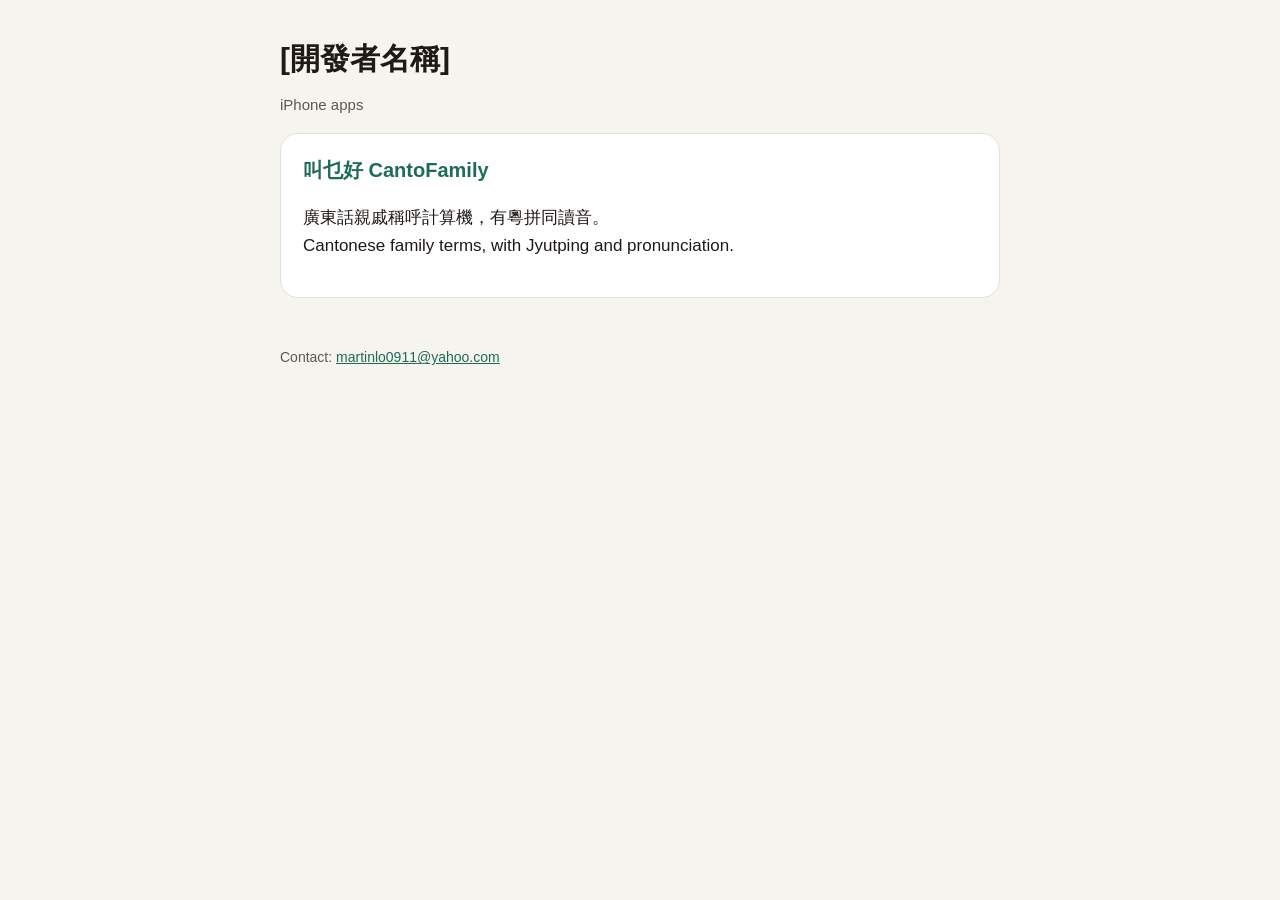
==== index.html @ 3890ab2a "Add files via upload" ====
<!doctype html>
<html lang="zh-HK">
<head>
<meta charset="utf-8">
<meta name="viewport" content="width=device-width, initial-scale=1">
<title>[開發者名稱] — Apps</title>
<link rel="stylesheet" href="style.css">
</head>
<body>
<main>
  <h1>[開發者名稱]</h1>
  <p class="muted">iPhone apps</p>

  <div class="card">
    <a class="title" href="cantofamily/">叫乜好 CantoFamily</a>
    <p>廣東話親戚稱呼計算機，有粵拼同讀音。<br>Cantonese family terms, with Jyutping and pronunciation.</p>
  </div>

  <footer>Contact: <a href="mailto:martinlo0911@yahoo.com">martinlo0911@yahoo.com</a></footer>
</main>
</body>
</html>
---- style.css ----
/* Shared look for every app's pages (14/Oct/2026). */
:root {
  --ink: #1F1A17;
  --muted: #5E5751;
  --bg: #F6F4EF;
  --card: #FFFFFF;
  --line: #E6E1D8;
  --accent: #1E6B5A;
}
@media (prefers-color-scheme: dark) {
  :root {
    --ink: #EDEAE5;
    --muted: #A9A29A;
    --bg: #141714;
    --card: #1E221F;
    --line: #2E3430;
    --accent: #5BBFA4;
  }
}
* { box-sizing: border-box; }
body {
  margin: 0;
  background: var(--bg);
  color: var(--ink);
  font: 17px/1.65 -apple-system, BlinkMacSystemFont, "PingFang HK", "Noto Sans HK", "Helvetica Neue", sans-serif;
}
main { max-width: 760px; margin: 0 auto; padding: 40px 20px 64px; }
h1 { font-size: 30px; line-height: 1.25; margin: 0 0 6px; }
h2 { font-size: 21px; margin: 36px 0 8px; }
h3 { font-size: 17px; margin: 24px 0 4px; }
p, li { color: var(--ink); }
.muted { color: var(--muted); font-size: 15px; }
a { color: var(--accent); }
.card {
  background: var(--card);
  border: 1px solid var(--line);
  border-radius: 18px;
  padding: 20px 22px;
  margin: 16px 0;
}
.card a.title { font-size: 20px; font-weight: 700; text-decoration: none; }
.lang { display: flex; gap: 14px; margin: 18px 0 8px; font-size: 15px; }
hr { border: none; border-top: 1px solid var(--line); margin: 40px 0; }
footer { margin-top: 48px; font-size: 14px; color: var(--muted); }
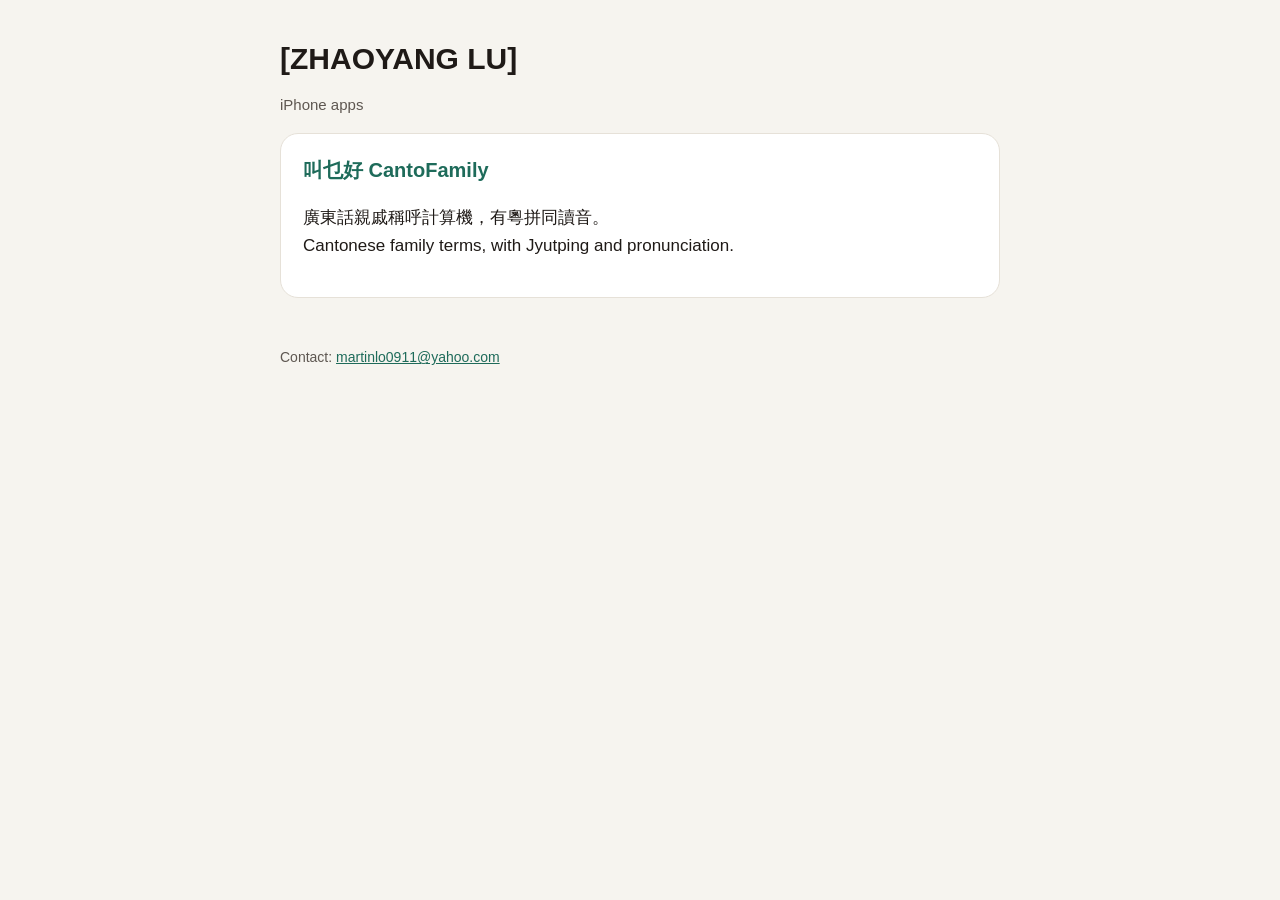
==== commit 06c225a2: "Update index.html" ====
--- a/index.html
+++ b/index.html
@@ -3,12 +3,12 @@
 <head>
 <meta charset="utf-8">
 <meta name="viewport" content="width=device-width, initial-scale=1">
-<title>[開發者名稱] — Apps</title>
+<title>[ZHAOYANG LU] — Apps</title>
 <link rel="stylesheet" href="style.css">
 </head>
 <body>
 <main>
-  <h1>[開發者名稱]</h1>
+  <h1>[ZHAOYANG LU]</h1>
   <p class="muted">iPhone apps</p>
 
   <div class="card">
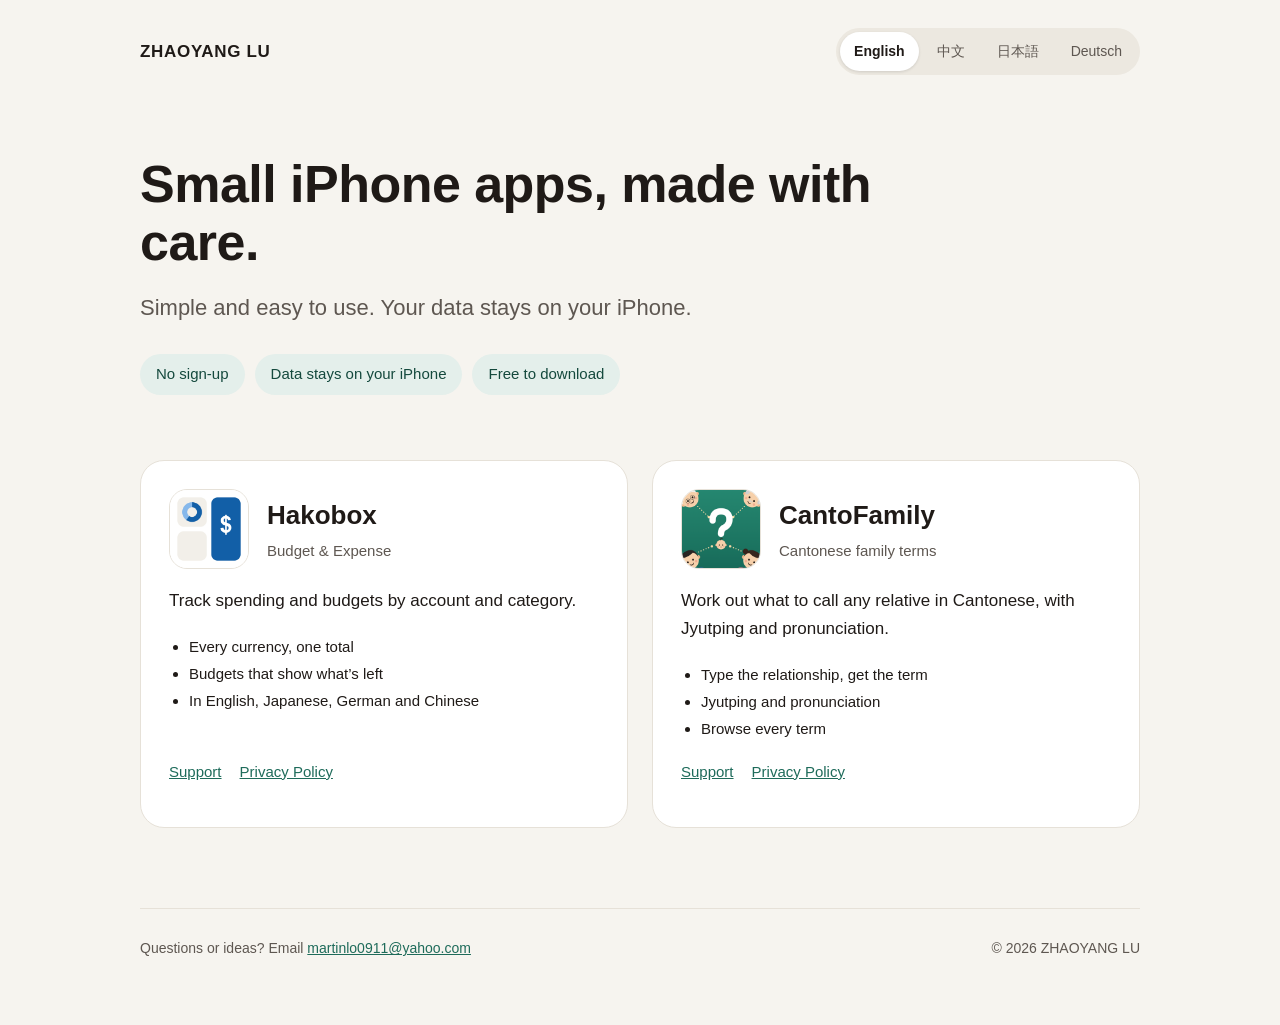
==== commit 6b26808e: "Add files via upload" ====
--- a/index.html
+++ b/index.html
@@ -1,22 +1,184 @@
 <!doctype html>
-<html lang="zh-HK">
+<html lang="en">
 <head>
 <meta charset="utf-8">
 <meta name="viewport" content="width=device-width, initial-scale=1">
-<title>[ZHAOYANG LU] — Apps</title>
+<title>ZHAOYANG LU — iPhone apps</title>
+<meta name="description" content="Small iPhone apps, made with care: Hakobox and CantoFamily.">
 <link rel="stylesheet" href="style.css">
+<style>
+/* Homepage only (06/Nov/2026, design A). Support pages keep style.css alone. */
+:root { --chip: #E4EFEB; --chip-ink: #14493D; --switch: #ECE8E0; --switch-on: #FFFFFF; }
+@media (prefers-color-scheme: dark) {
+  :root { --chip: #1F3530; --chip-ink: #A9E3D2; --switch: #262B27; --switch-on: #3A413C; }
+}
+main.home { max-width: 1040px; padding-top: 28px; }
+.top { display: flex; justify-content: space-between; align-items: center; gap: 16px; flex-wrap: wrap; }
+.brand { font-weight: 700; font-size: 17px; letter-spacing: 0.04em; }
+.langs { display: flex; flex-wrap: wrap; gap: 4px; background: var(--switch); border-radius: 999px; padding: 4px; }
+.langs button {
+  border: none; border-radius: 999px; padding: 8px 14px; min-height: 36px;
+  font: inherit; font-size: 14px; color: var(--muted); background: transparent; cursor: pointer;
+}
+.langs button[aria-pressed="true"] { background: var(--switch-on); color: var(--ink); font-weight: 700; box-shadow: 0 1px 3px rgba(0,0,0,0.12); }
+.hero { padding: 80px 0 48px; max-width: 760px; }
+.hero h1 { font-size: clamp(34px, 6vw, 52px); line-height: 1.12; letter-spacing: -0.01em; margin: 0; }
+.hero p { font-size: clamp(18px, 2.4vw, 22px); color: var(--muted); margin: 18px 0 0; }
+.chips { display: flex; flex-wrap: wrap; gap: 10px; margin-top: 28px; padding: 0; list-style: none; }
+.chips li { background: var(--chip); color: var(--chip-ink); border-radius: 999px; padding: 8px 16px; font-size: 15px; }
+.apps { display: grid; grid-template-columns: repeat(auto-fit, minmax(300px, 1fr)); gap: 24px; }
+.app { background: var(--card); border: 1px solid var(--line); border-radius: 24px; padding: 28px; display: flex; flex-direction: column; gap: 18px; }
+.app-head { display: flex; gap: 18px; align-items: center; }
+.app-head img { width: 80px; height: 80px; border-radius: 18px; border: 1px solid var(--line); }
+.app h2 { margin: 0; font-size: 26px; }
+.app h2 a { color: var(--ink); text-decoration: none; }
+.app .kind { margin: 2px 0 0; color: var(--muted); font-size: 15px; }
+.app .desc { margin: 0; }
+.app ul { margin: 0; padding-left: 20px; font-size: 15px; line-height: 1.8; }
+.app .links { display: flex; gap: 18px; flex-wrap: wrap; margin-top: auto; font-size: 15px; }
+.foot { margin-top: 80px; padding-top: 28px; border-top: 1px solid var(--line); display: flex; justify-content: space-between; flex-wrap: wrap; gap: 12px; }
+</style>
 </head>
 <body>
-<main>
-  <h1>[ZHAOYANG LU]</h1>
-  <p class="muted">iPhone apps</p>
+<main class="home">
 
-  <div class="card">
-    <a class="title" href="cantofamily/">叫乜好 CantoFamily</a>
-    <p>廣東話親戚稱呼計算機，有粵拼同讀音。<br>Cantonese family terms, with Jyutping and pronunciation.</p>
-  </div>
+  <header class="top">
+    <div class="brand">ZHAOYANG LU</div>
+    <nav class="langs" aria-label="Language">
+      <button type="button" data-lang="en" lang="en">English</button>
+      <button type="button" data-lang="zh" lang="zh-HK">中文</button>
+      <button type="button" data-lang="ja" lang="ja">日本語</button>
+      <button type="button" data-lang="de" lang="de">Deutsch</button>
+    </nav>
+  </header>
 
-  <footer>Contact: <a href="mailto:martinlo0911@yahoo.com">martinlo0911@yahoo.com</a></footer>
+  <section class="hero">
+    <h1 data-t="h1">Small iPhone apps, made with care.</h1>
+    <p data-t="sub">Simple and easy to use. Your data stays on your iPhone.</p>
+    <ul class="chips">
+      <li data-t="chip1">No sign-up</li>
+      <li data-t="chip2">Data stays on your iPhone</li>
+      <li data-t="chip3">Free to download</li>
+    </ul>
+  </section>
+
+  <section class="apps">
+    <article class="app">
+      <div class="app-head">
+        <img src="images/hakobox.png" alt="">
+        <div>
+          <h2><a href="hakobox/">Hakobox</a></h2>
+          <p class="kind" data-t="hakoKind">Budget &amp; Expense</p>
+        </div>
+      </div>
+      <p class="desc" data-t="hakoDesc">Track spending and budgets by account and category.</p>
+      <ul>
+        <li data-t="hako1">Every currency, one total</li>
+        <li data-t="hako2">Budgets that show what’s left</li>
+        <li data-t="hako3">In English, Japanese, German and Chinese</li>
+      </ul>
+      <p class="links">
+        <a href="hakobox/" data-t="support">Support</a>
+        <a href="hakobox/privacy.html" data-t="privacy">Privacy Policy</a>
+      </p>
+    </article>
+
+    <article class="app">
+      <div class="app-head">
+        <img src="images/cantofamily.png" alt="">
+        <div>
+          <h2><a href="cantofamily/" data-t="cantoName">CantoFamily</a></h2>
+          <p class="kind" data-t="cantoKind">Cantonese family terms</p>
+        </div>
+      </div>
+      <p class="desc" data-t="cantoDesc">Work out what to call any relative in Cantonese, with Jyutping and pronunciation.</p>
+      <ul>
+        <li data-t="canto1">Type the relationship, get the term</li>
+        <li data-t="canto2">Jyutping and pronunciation</li>
+        <li data-t="canto3">Browse every term</li>
+      </ul>
+      <p class="links">
+        <a href="cantofamily/" data-t="support">Support</a>
+        <a href="cantofamily/privacy.html" data-t="privacy">Privacy Policy</a>
+      </p>
+    </article>
+  </section>
+
+  <footer class="foot">
+    <span><span data-t="ask">Questions or ideas? Email</span> <a href="mailto:martinlo0911@yahoo.com">martinlo0911@yahoo.com</a></span>
+    <span>© 2026 ZHAOYANG LU</span>
+  </footer>
+
 </main>
+
+<script>
+// Language: the visitor's own pick, else their phone / computer language, else English (06/Nov/2026).
+// English is written in the page itself, so it also shows without JavaScript.
+var TEXT = {
+  zh: {
+    h1: '用心製作的 iPhone App', sub: '簡單易用，資料留在你的 iPhone。',
+    chip1: '毋須註冊', chip2: '資料留在 iPhone', chip3: '免費下載',
+    support: '支援', privacy: '私隱政策', ask: '有問題或建議？歡迎電郵：',
+    hakoKind: '記賬及預算', hakoDesc: '按戶口及分類記錄收支和預算。',
+    hako1: '多種貨幣，自動換算總額', hako2: '每月預算，一眼看到剩餘', hako3: '支援中文、English、日本語、Deutsch',
+    cantoName: '叫乜好', cantoKind: '廣東話親戚稱呼', cantoDesc: '廣東話親戚稱呼計算機，附粵拼及讀音。',
+    canto1: '輸入關係，即知稱呼', canto2: '粵拼及讀音', canto3: '瀏覽所有稱呼'
+  },
+  ja: {
+    h1: 'ていねいに作った、小さな iPhone アプリ。', sub: 'シンプルで使いやすく、データはあなたの iPhone に保存されます。',
+    chip1: '登録不要', chip2: 'データは iPhone に保存', chip3: '無料ダウンロード',
+    support: 'サポート', privacy: 'プライバシーポリシー', ask: 'ご質問・ご意見はメールで：',
+    hakoKind: '家計簿・予算', hakoDesc: '口座とカテゴリごとに、支出と予算を記録。',
+    hako1: 'すべての通貨を、ひとつの合計に', hako2: '予算の残りがひと目でわかる', hako3: '日本語・英語・ドイツ語・中国語に対応',
+    cantoName: 'CantoFamily', cantoKind: '広東語の親族呼称', cantoDesc: '親戚の呼び方を広東語で調べられます。粤拼（ジュッピン）と発音つき。',
+    canto1: '関係を入力するだけで呼び方がわかる', canto2: '粤拼と発音', canto3: 'すべての呼称を一覧表示'
+  },
+  de: {
+    h1: 'Kleine iPhone-Apps, mit Sorgfalt gemacht.', sub: 'Einfach zu bedienen. Deine Daten bleiben auf deinem iPhone.',
+    chip1: 'Ohne Registrierung', chip2: 'Daten bleiben auf dem iPhone', chip3: 'Kostenlos laden',
+    support: 'Support', privacy: 'Datenschutzvereinbarung', ask: 'Fragen oder Ideen? Schreib uns:',
+    hakoKind: 'Haushaltsbuch & Budget', hakoDesc: 'Ausgaben und Budgets nach Konto und Kategorie erfassen.',
+    hako1: 'Alle Währungen, eine Summe', hako2: 'Budgets zeigen, was übrig ist', hako3: 'Auf Deutsch, Englisch, Japanisch und Chinesisch',
+    cantoName: 'CantoFamily', cantoKind: 'Kantonesische Verwandtschaftsbegriffe', cantoDesc: 'Wie nennt man Verwandte auf Kantonesisch? Mit Jyutping und Aussprache.',
+    canto1: 'Beziehung eingeben, Bezeichnung erhalten', canto2: 'Jyutping und Aussprache', canto3: 'Alle Begriffe durchsuchen'
+  }
+};
+var HTML_LANG = { en: 'en', zh: 'zh-HK', ja: 'ja', de: 'de' };
+var nodes = document.querySelectorAll('[data-t]');
+var english = [];
+for (var i = 0; i < nodes.length; i++) english.push(nodes[i].textContent);
+
+function apply(lang) {
+  var t = TEXT[lang];
+  for (var i = 0; i < nodes.length; i++) {
+    nodes[i].textContent = t ? t[nodes[i].getAttribute('data-t')] : english[i];
+  }
+  document.documentElement.lang = HTML_LANG[lang];
+  var buttons = document.querySelectorAll('.langs button');
+  for (var j = 0; j < buttons.length; j++) {
+    buttons[j].setAttribute('aria-pressed', buttons[j].getAttribute('data-lang') === lang ? 'true' : 'false');
+  }
+}
+
+function systemLang() {
+  var list = navigator.languages && navigator.languages.length ? navigator.languages : [navigator.language || ''];
+  for (var i = 0; i < list.length; i++) {
+    var code = String(list[i]).toLowerCase().split('-')[0];
+    if (code === 'en' || TEXT[code]) return code;
+  }
+  return 'en';
+}
+
+var saved = null;
+try { saved = localStorage.getItem('siteLang'); } catch (e) {}
+apply(HTML_LANG[saved] ? saved : systemLang());
+
+document.querySelector('.langs').addEventListener('click', function (e) {
+  var lang = e.target.getAttribute && e.target.getAttribute('data-lang');
+  if (!lang) return;
+  apply(lang);
+  try { localStorage.setItem('siteLang', lang); } catch (e2) {}
+});
+</script>
 </body>
 </html>
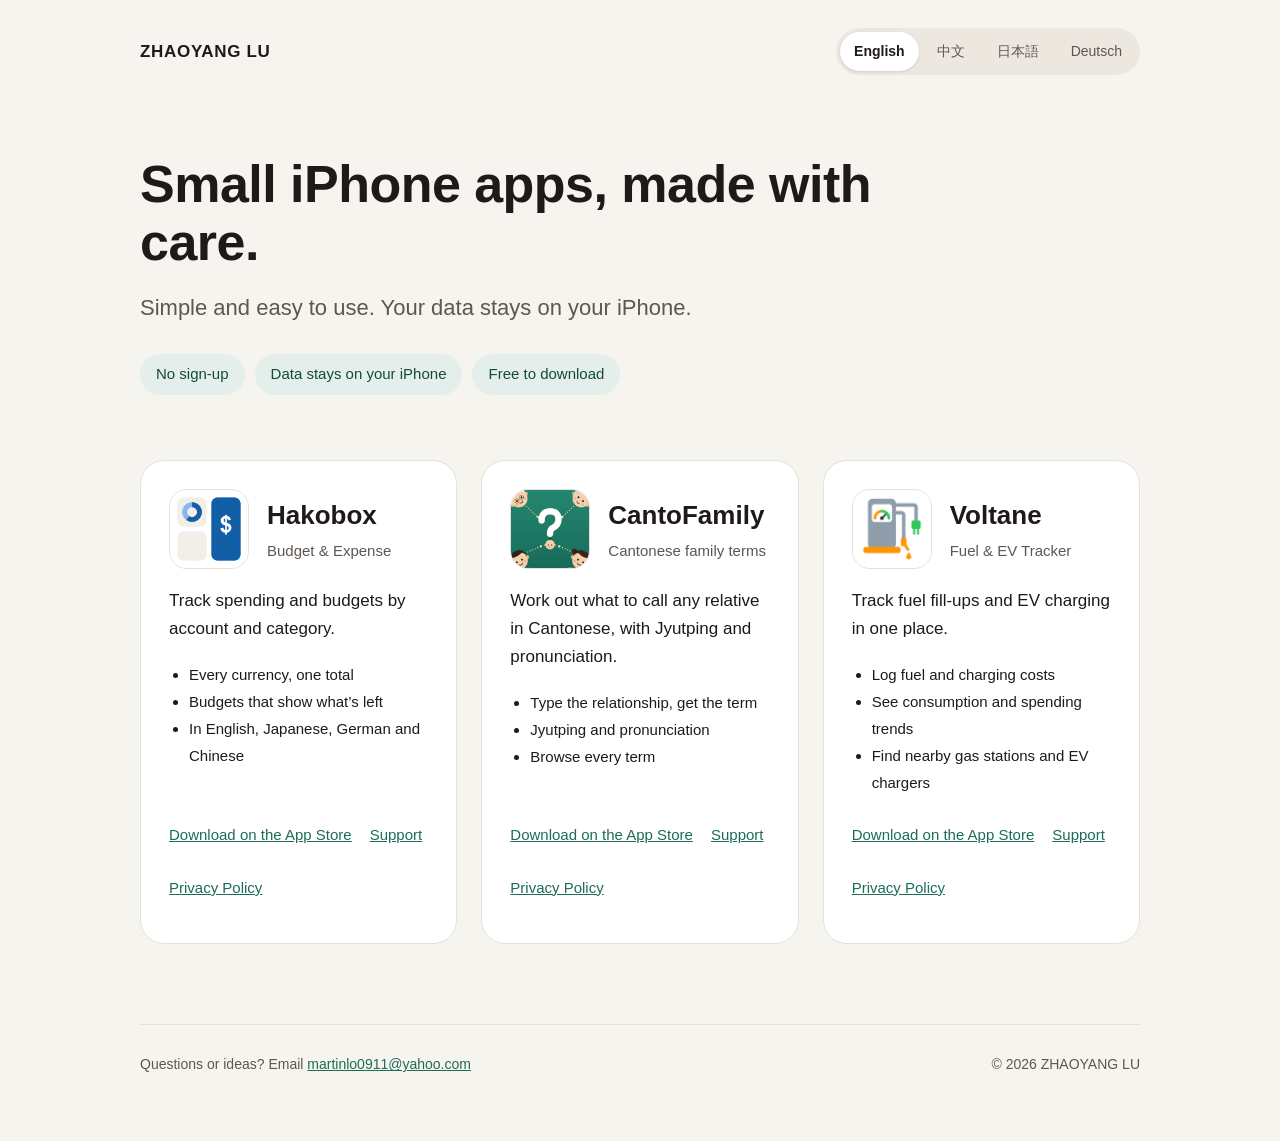
==== commit 346c259a: "Add files via upload" ====
--- a/index.html
+++ b/index.html
@@ -4,7 +4,7 @@
 <meta charset="utf-8">
 <meta name="viewport" content="width=device-width, initial-scale=1">
 <title>ZHAOYANG LU — iPhone apps</title>
-<meta name="description" content="Small iPhone apps, made with care: Hakobox and CantoFamily.">
+<meta name="description" content="Small iPhone apps, made with care: Hakobox, CantoFamily and Voltane.">
 <link rel="stylesheet" href="style.css">
 <style>
 /* Homepage only (06/Nov/2026, design A). Support pages keep style.css alone. */
@@ -35,7 +35,11 @@
 .app .kind { margin: 2px 0 0; color: var(--muted); font-size: 15px; }
 .app .desc { margin: 0; }
 .app ul { margin: 0; padding-left: 20px; font-size: 15px; line-height: 1.8; }
-.app .links { display: flex; gap: 18px; flex-wrap: wrap; margin-top: auto; font-size: 15px; }
+.app .links { display: flex; gap: 18px; flex-wrap: wrap; align-items: center; margin-top: auto; font-size: 15px; }
+.store { display: inline-flex; min-height: 44px; align-items: center; }
+.store img { display: block; height: 44px; width: auto; }
+.store-text, .store.noimg picture { display: none; }
+.store.noimg .store-text { display: inline; }
 .foot { margin-top: 80px; padding-top: 28px; border-top: 1px solid var(--line); display: flex; justify-content: space-between; flex-wrap: wrap; gap: 12px; }
 </style>
 </head>
@@ -78,6 +82,13 @@
         <li data-t="hako3">In English, Japanese, German and Chinese</li>
       </ul>
       <p class="links">
+        <a class="store" href="https://apps.apple.com/app/id6823925220" aria-label="Hakobox: Download on the App Store">
+          <picture>
+            <source media="(prefers-color-scheme: dark)" srcset="https://tools.applemarketingtools.com/api/badges/download-on-the-app-store/white/en-us?size=250x83">
+            <img src="https://tools.applemarketingtools.com/api/badges/download-on-the-app-store/black/en-us?size=250x83" alt="Download on the App Store" height="44" onerror="this.closest('a').classList.add('noimg')">
+          </picture>
+          <span class="store-text" data-t="storeText">Download on the App Store</span>
+        </a>
         <a href="hakobox/" data-t="support">Support</a>
         <a href="hakobox/privacy.html" data-t="privacy">Privacy Policy</a>
       </p>
@@ -98,8 +109,42 @@
         <li data-t="canto3">Browse every term</li>
       </ul>
       <p class="links">
+        <a class="store" href="https://apps.apple.com/app/id6823561918" aria-label="CantoFamily: Download on the App Store">
+          <picture>
+            <source media="(prefers-color-scheme: dark)" srcset="https://tools.applemarketingtools.com/api/badges/download-on-the-app-store/white/en-us?size=250x83">
+            <img src="https://tools.applemarketingtools.com/api/badges/download-on-the-app-store/black/en-us?size=250x83" alt="Download on the App Store" height="44" onerror="this.closest('a').classList.add('noimg')">
+          </picture>
+          <span class="store-text" data-t="storeText">Download on the App Store</span>
+        </a>
         <a href="cantofamily/" data-t="support">Support</a>
         <a href="cantofamily/privacy.html" data-t="privacy">Privacy Policy</a>
+      </p>
+    </article>
+
+    <article class="app">
+      <div class="app-head">
+        <img src="images/voltane.png" alt="">
+        <div>
+          <h2><a href="voltane/">Voltane</a></h2>
+          <p class="kind" data-t="voltKind">Fuel &amp; EV Tracker</p>
+        </div>
+      </div>
+      <p class="desc" data-t="voltDesc">Track fuel fill-ups and EV charging in one place.</p>
+      <ul>
+        <li data-t="volt1">Log fuel and charging costs</li>
+        <li data-t="volt2">See consumption and spending trends</li>
+        <li data-t="volt3">Find nearby gas stations and EV chargers</li>
+      </ul>
+      <p class="links">
+        <a class="store" href="https://apps.apple.com/app/id6823919864" aria-label="Voltane: Download on the App Store">
+          <picture>
+            <source media="(prefers-color-scheme: dark)" srcset="https://tools.applemarketingtools.com/api/badges/download-on-the-app-store/white/en-us?size=250x83">
+            <img src="https://tools.applemarketingtools.com/api/badges/download-on-the-app-store/black/en-us?size=250x83" alt="Download on the App Store" height="44" onerror="this.closest('a').classList.add('noimg')">
+          </picture>
+          <span class="store-text" data-t="storeText">Download on the App Store</span>
+        </a>
+        <a href="voltane/" data-t="support">Support</a>
+        <a href="voltane/privacy.html" data-t="privacy">Privacy Policy</a>
       </p>
     </article>
   </section>
@@ -116,27 +161,42 @@
 // English is written in the page itself, so it also shows without JavaScript.
 var TEXT = {
   zh: {
+    voltKind: "入油及充電記錄",
+    voltDesc: "集中記錄入油和充電開支。",
+    volt1: "記錄油費及充電費",
+    volt2: "查看能耗及開支趨勢",
+    volt3: "尋找附近的油站及充電站",
     h1: '用心製作的 iPhone App', sub: '簡單易用，資料留在你的 iPhone。',
     chip1: '毋須註冊', chip2: '資料留在 iPhone', chip3: '免費下載',
-    support: '支援', privacy: '私隱政策', ask: '有問題或建議？歡迎電郵：',
+    support: '支援', privacy: '私隱政策', storeText: '在 App Store 下載', ask: '有問題或建議？歡迎電郵：',
     hakoKind: '記賬及預算', hakoDesc: '按戶口及分類記錄收支和預算。',
     hako1: '多種貨幣，自動換算總額', hako2: '每月預算，一眼看到剩餘', hako3: '支援中文、English、日本語、Deutsch',
     cantoName: '叫乜好', cantoKind: '廣東話親戚稱呼', cantoDesc: '廣東話親戚稱呼計算機，附粵拼及讀音。',
     canto1: '輸入關係，即知稱呼', canto2: '粵拼及讀音', canto3: '瀏覽所有稱呼'
   },
   ja: {
+    voltKind: "給油・充電記録",
+    voltDesc: "給油と充電の記録をひとまとめに。",
+    volt1: "燃料代と充電料金を記録",
+    volt2: "燃費・電費と出費の推移を確認",
+    volt3: "近くのガソリンスタンドや充電スポットを検索",
     h1: 'ていねいに作った、小さな iPhone アプリ。', sub: 'シンプルで使いやすく、データはあなたの iPhone に保存されます。',
     chip1: '登録不要', chip2: 'データは iPhone に保存', chip3: '無料ダウンロード',
-    support: 'サポート', privacy: 'プライバシーポリシー', ask: 'ご質問・ご意見はメールで：',
+    support: 'サポート', privacy: 'プライバシーポリシー', storeText: 'App Store からダウンロード', ask: 'ご質問・ご意見はメールで：',
     hakoKind: '家計簿・予算', hakoDesc: '口座とカテゴリごとに、支出と予算を記録。',
     hako1: 'すべての通貨を、ひとつの合計に', hako2: '予算の残りがひと目でわかる', hako3: '日本語・英語・ドイツ語・中国語に対応',
     cantoName: 'CantoFamily', cantoKind: '広東語の親族呼称', cantoDesc: '親戚の呼び方を広東語で調べられます。粤拼（ジュッピン）と発音つき。',
     canto1: '関係を入力するだけで呼び方がわかる', canto2: '粤拼と発音', canto3: 'すべての呼称を一覧表示'
   },
   de: {
+    voltKind: "Tank- und Ladeprotokoll",
+    voltDesc: "Tank- und Ladevorgänge an einem Ort erfassen.",
+    volt1: "Tank- und Ladekosten erfassen",
+    volt2: "Verbrauch und Ausgaben im Zeitverlauf sehen",
+    volt3: "Tankstellen und Ladestationen in der Nähe finden",
     h1: 'Kleine iPhone-Apps, mit Sorgfalt gemacht.', sub: 'Einfach zu bedienen. Deine Daten bleiben auf deinem iPhone.',
     chip1: 'Ohne Registrierung', chip2: 'Daten bleiben auf dem iPhone', chip3: 'Kostenlos laden',
-    support: 'Support', privacy: 'Datenschutzvereinbarung', ask: 'Fragen oder Ideen? Schreib uns:',
+    support: 'Support', privacy: 'Datenschutzvereinbarung', storeText: 'Laden im App Store', ask: 'Fragen oder Ideen? Schreib uns:',
     hakoKind: 'Haushaltsbuch & Budget', hakoDesc: 'Ausgaben und Budgets nach Konto und Kategorie erfassen.',
     hako1: 'Alle Währungen, eine Summe', hako2: 'Budgets zeigen, was übrig ist', hako3: 'Auf Deutsch, Englisch, Japanisch und Chinesisch',
     cantoName: 'CantoFamily', cantoKind: 'Kantonesische Verwandtschaftsbegriffe', cantoDesc: 'Wie nennt man Verwandte auf Kantonesisch? Mit Jyutping und Aussprache.',
@@ -144,6 +204,9 @@
   }
 };
 var HTML_LANG = { en: 'en', zh: 'zh-HK', ja: 'ja', de: 'de' };
+// Apple's own "Download on the App Store" badge, in the page's language (06/Nov/2026).
+var BADGE_LANG = { en: 'en-us', zh: 'zh-hk', ja: 'ja-jp', de: 'de-de' };
+var BADGE_ALT = { en: 'Download on the App Store', zh: '在 App Store 下載', ja: 'App Store からダウンロード', de: 'Laden im App Store' };
 var nodes = document.querySelectorAll('[data-t]');
 var english = [];
 for (var i = 0; i < nodes.length; i++) english.push(nodes[i].textContent);
@@ -154,6 +217,12 @@
     nodes[i].textContent = t ? t[nodes[i].getAttribute('data-t')] : english[i];
   }
   document.documentElement.lang = HTML_LANG[lang];
+  var badges = document.querySelectorAll('.store img, .store source');
+  for (var b = 0; b < badges.length; b++) {
+    var attr = badges[b].tagName === 'IMG' ? 'src' : 'srcset';
+    badges[b].setAttribute(attr, badges[b].getAttribute(attr).replace(/\/[a-z]{2}-[a-z]{2}\?/, '/' + BADGE_LANG[lang] + '?'));
+    if (badges[b].tagName === 'IMG') badges[b].alt = BADGE_ALT[lang];
+  }
   var buttons = document.querySelectorAll('.langs button');
   for (var j = 0; j < buttons.length; j++) {
     buttons[j].setAttribute('aria-pressed', buttons[j].getAttribute('data-lang') === lang ? 'true' : 'false');
